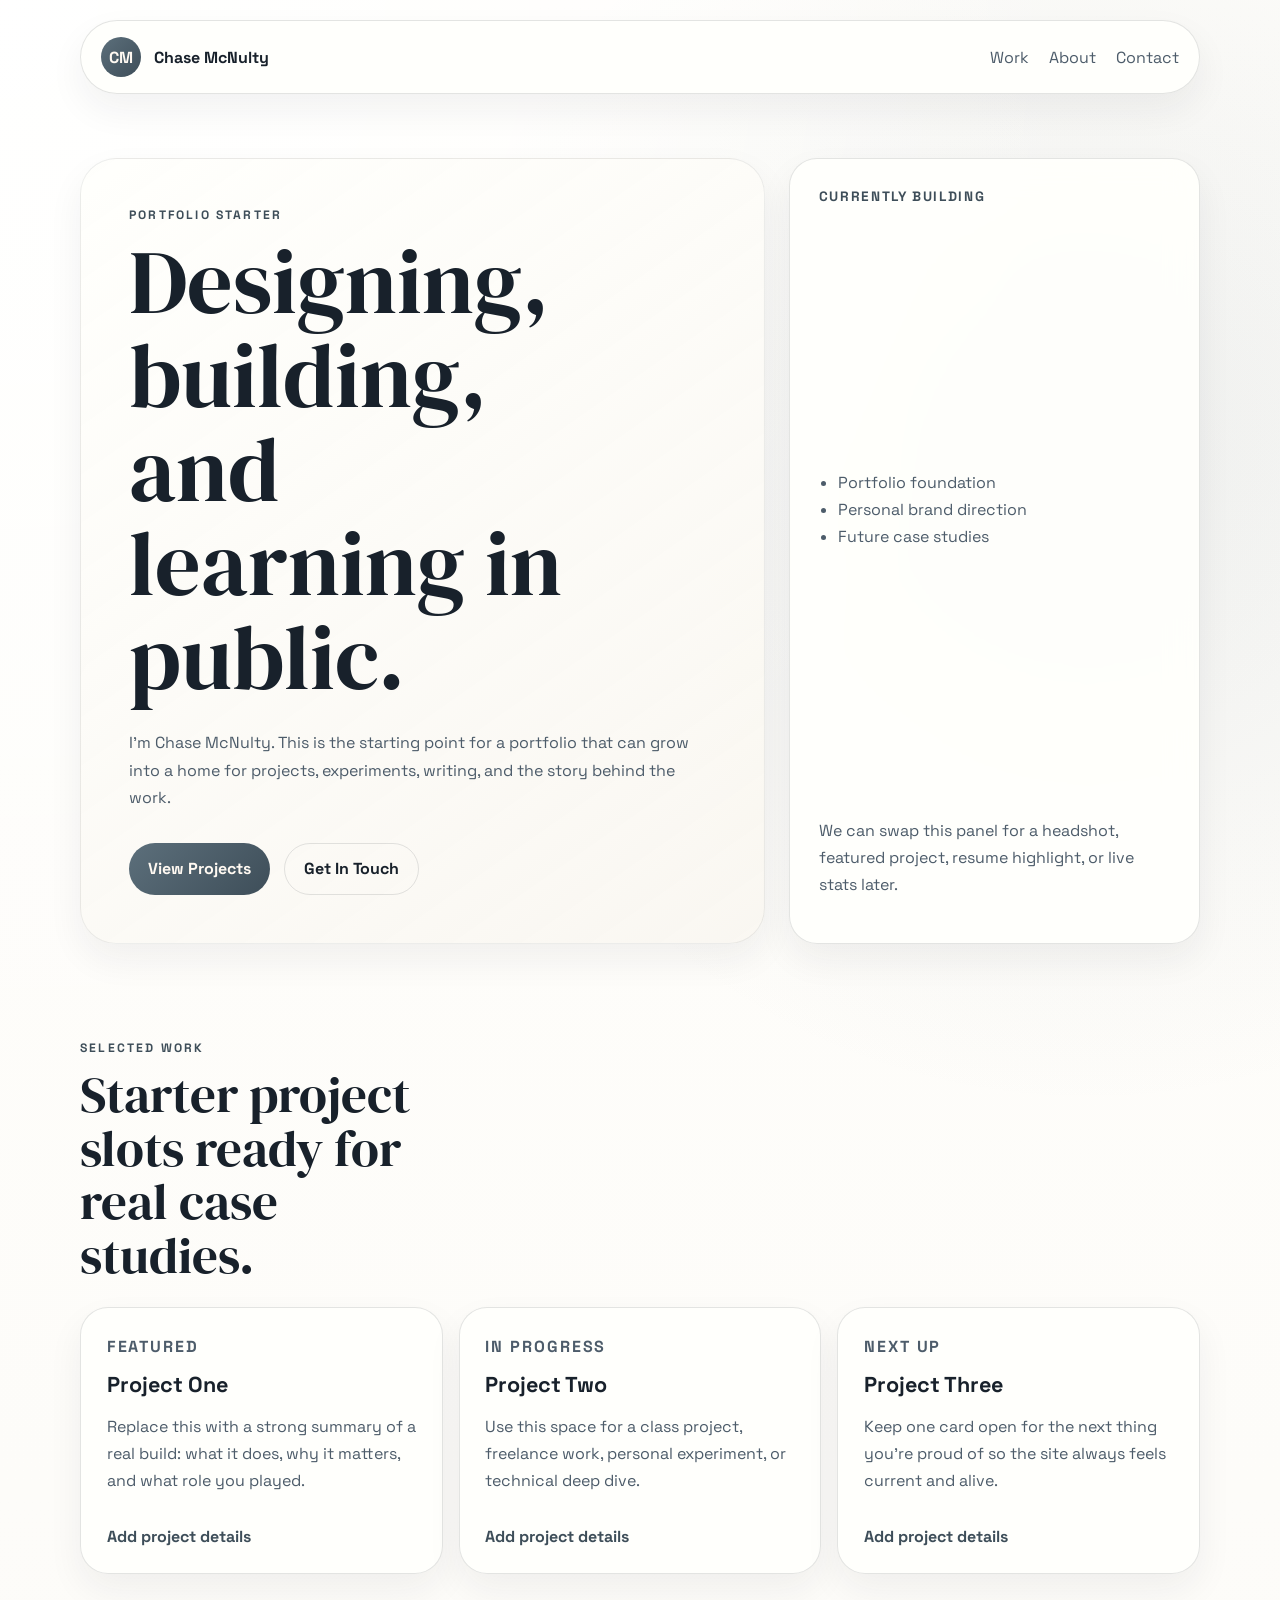
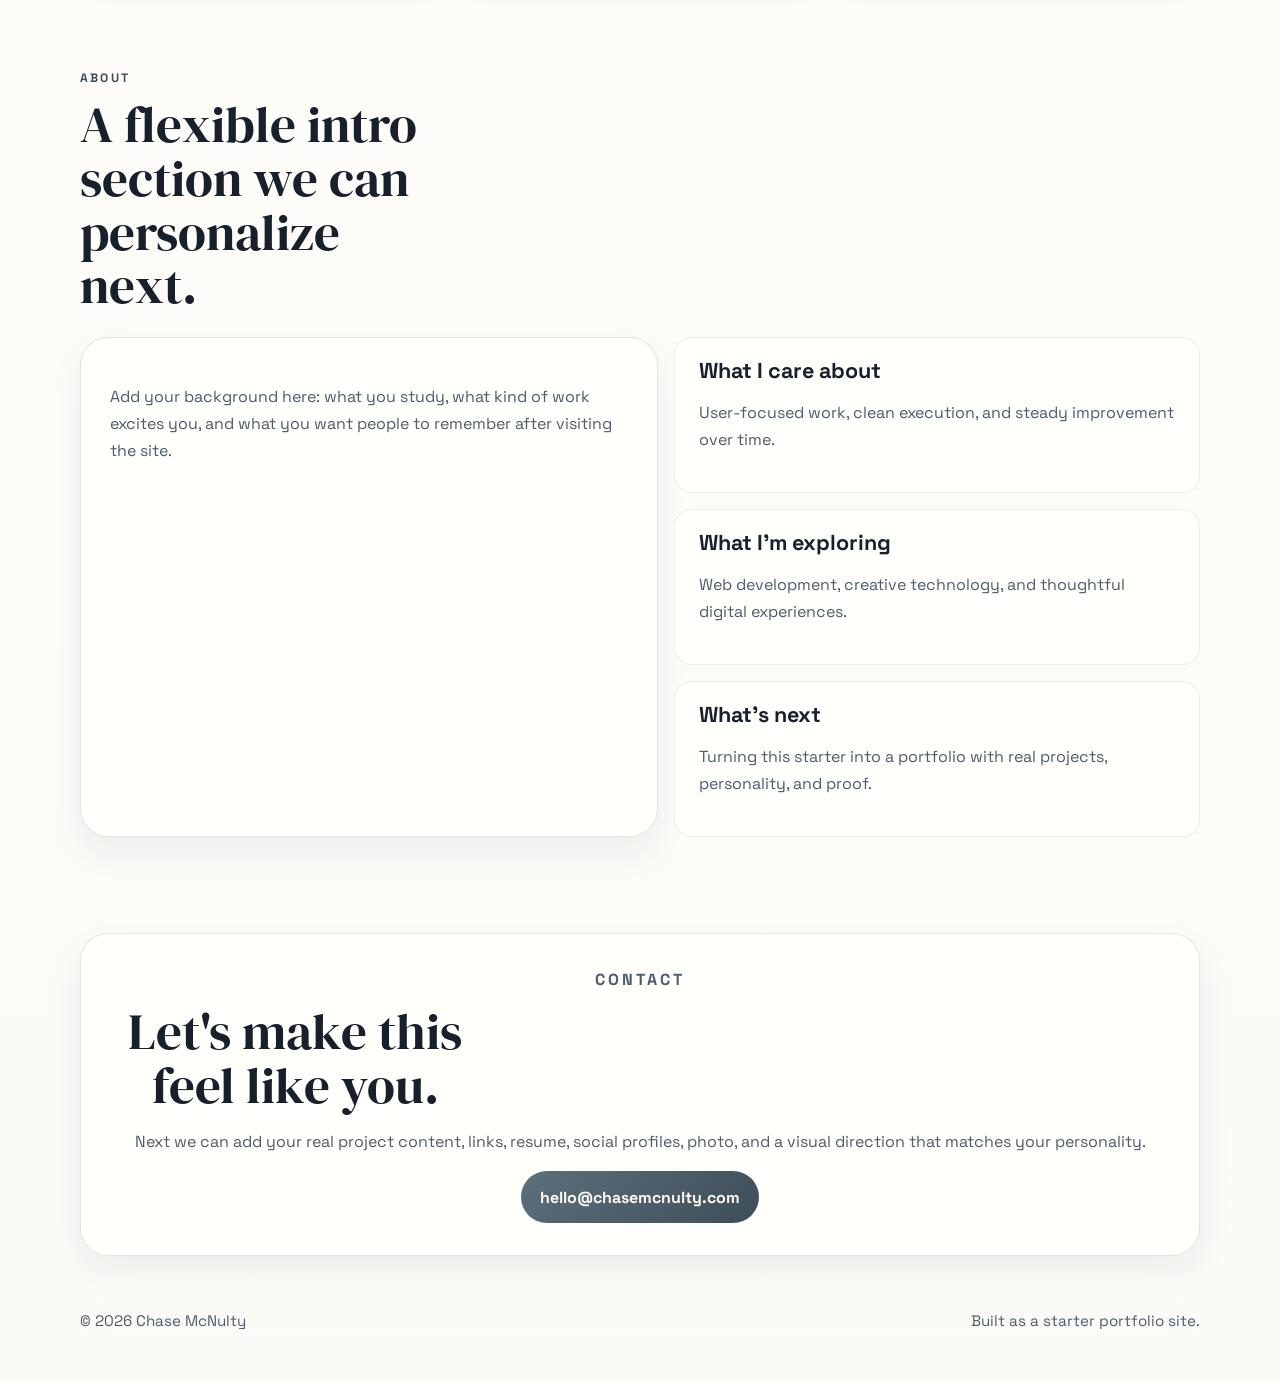
==== index.html @ 7415c856 "Initial portfolio starter template" ====
<!DOCTYPE html>
<html lang="en">
<head>
  <meta charset="UTF-8">
  <meta name="viewport" content="width=device-width, initial-scale=1.0">
  <title>Chase McNulty | Portfolio</title>
  <meta
    name="description"
    content="Portfolio starter site for Chase McNulty featuring projects, about, and contact sections."
  >
  <link rel="preconnect" href="https://fonts.googleapis.com">
  <link rel="preconnect" href="https://fonts.gstatic.com" crossorigin>
  <link
    href="https://fonts.googleapis.com/css2?family=Space+Grotesk:wght@400;500;700&family=DM+Serif+Display:ital@0;1&display=swap"
    rel="stylesheet"
  >
  <link rel="stylesheet" href="styles.css">
</head>
<body>
  <div class="page-shell">
    <header class="site-header">
      <a class="brand" href="#top" aria-label="Chase McNulty home">
        <span class="brand-mark">CM</span>
        <span class="brand-text">Chase McNulty</span>
      </a>

      <button class="menu-toggle" type="button" aria-expanded="false" aria-controls="site-nav">
        Menu
      </button>

      <nav class="site-nav" id="site-nav" aria-label="Primary">
        <a href="#work">Work</a>
        <a href="#about">About</a>
        <a href="#contact">Contact</a>
      </nav>
    </header>

    <main id="top">
      <section class="hero">
        <div class="hero-copy">
          <p class="eyebrow">Portfolio Starter</p>
          <h1>Designing, building, and learning in public.</h1>
          <p class="hero-text">
            I'm Chase McNulty. This is the starting point for a portfolio that can grow into a
            home for projects, experiments, writing, and the story behind the work.
          </p>
          <div class="hero-actions">
            <a class="button button-primary" href="#work">View Projects</a>
            <a class="button button-secondary" href="#contact">Get In Touch</a>
          </div>
        </div>

        <aside class="hero-card" aria-label="Quick profile">
          <p class="card-label">Currently Building</p>
          <ul class="status-list">
            <li>Portfolio foundation</li>
            <li>Personal brand direction</li>
            <li>Future case studies</li>
          </ul>
          <p class="card-note">
            We can swap this panel for a headshot, featured project, resume highlight, or live
            stats later.
          </p>
        </aside>
      </section>

      <section class="section" id="work">
        <div class="section-heading">
          <p class="eyebrow">Selected Work</p>
          <h2>Starter project slots ready for real case studies.</h2>
        </div>

        <div class="project-grid">
          <article class="project-card">
            <p class="project-tag">Featured</p>
            <h3>Project One</h3>
            <p>
              Replace this with a strong summary of a real build: what it does, why it matters,
              and what role you played.
            </p>
            <a href="#contact">Add project details</a>
          </article>

          <article class="project-card">
            <p class="project-tag">In Progress</p>
            <h3>Project Two</h3>
            <p>
              Use this space for a class project, freelance work, personal experiment, or
              technical deep dive.
            </p>
            <a href="#contact">Add project details</a>
          </article>

          <article class="project-card">
            <p class="project-tag">Next Up</p>
            <h3>Project Three</h3>
            <p>
              Keep one card open for the next thing you're proud of so the site always feels
              current and alive.
            </p>
            <a href="#contact">Add project details</a>
          </article>
        </div>
      </section>

      <section class="section split-section" id="about">
        <div class="section-heading">
          <p class="eyebrow">About</p>
          <h2>A flexible intro section we can personalize next.</h2>
        </div>

        <div class="about-layout">
          <div class="about-card">
            <p>
              Add your background here: what you study, what kind of work excites you, and what
              you want people to remember after visiting the site.
            </p>
          </div>
          <div class="about-points">
            <div>
              <h3>What I care about</h3>
              <p>User-focused work, clean execution, and steady improvement over time.</p>
            </div>
            <div>
              <h3>What I'm exploring</h3>
              <p>Web development, creative technology, and thoughtful digital experiences.</p>
            </div>
            <div>
              <h3>What's next</h3>
              <p>Turning this starter into a portfolio with real projects, personality, and proof.</p>
            </div>
          </div>
        </div>
      </section>

      <section class="section contact-section" id="contact">
        <div class="contact-panel">
          <p class="eyebrow">Contact</p>
          <h2>Let's make this feel like you.</h2>
          <p>
            Next we can add your real project content, links, resume, social profiles, photo, and
            a visual direction that matches your personality.
          </p>
          <a class="button button-primary" href="mailto:hello@chasemcnulty.com">hello@chasemcnulty.com</a>
        </div>
      </section>
    </main>

    <footer class="site-footer">
      <p>&copy; <span id="year"></span> Chase McNulty</p>
      <p>Built as a starter portfolio site.</p>
    </footer>
  </div>

  <script src="script.js"></script>
</body>
</html>
---- styles.css ----
:root {
  --bg: #fbfaf7;
  --surface: rgba(255, 255, 252, 0.92);
  --surface-strong: #fffefb;
  --text: #18212b;
  --muted: #4d5c6a;
  --line: rgba(24, 33, 43, 0.12);
  --accent: #5c6f7b;
  --accent-deep: #3e4e59;
  --accent-soft: #e6ebef;
  --shadow: 0 16px 36px rgba(31, 41, 51, 0.06);
  --radius-lg: 28px;
  --radius-md: 18px;
  --max-width: 1120px;
}

*,
*::before,
*::after {
  box-sizing: border-box;
}

html {
  scroll-behavior: smooth;
}

body {
  margin: 0;
  font-family: "Space Grotesk", sans-serif;
  color: var(--text);
  background:
    radial-gradient(circle at top left, rgba(255, 255, 255, 0.96), transparent 34%),
    radial-gradient(circle at 85% 15%, rgba(92, 111, 123, 0.1), transparent 24%),
    linear-gradient(180deg, #fffefb 0%, var(--bg) 100%);
  min-height: 100vh;
}

a {
  color: inherit;
  text-decoration: none;
}

img {
  max-width: 100%;
  display: block;
}

.page-shell {
  width: min(calc(100% - 2rem), var(--max-width));
  margin: 0 auto;
  padding: 1.25rem 0 2rem;
}

.site-header,
.site-footer,
.project-card,
.hero-card,
.about-card,
.contact-panel {
  backdrop-filter: blur(16px);
}

.site-header {
  position: sticky;
  top: 1rem;
  z-index: 20;
  display: flex;
  align-items: center;
  justify-content: space-between;
  gap: 1rem;
  padding: 1rem 1.25rem;
  margin-bottom: 2rem;
  background: var(--surface);
  border: 1px solid var(--line);
  border-radius: 999px;
  box-shadow: var(--shadow);
}

.brand {
  display: inline-flex;
  align-items: center;
  gap: 0.8rem;
  font-weight: 700;
}

.brand-mark {
  display: grid;
  place-items: center;
  width: 2.5rem;
  height: 2.5rem;
  border-radius: 50%;
  background: linear-gradient(135deg, var(--accent), var(--accent-deep));
  color: #fff9f2;
}

.site-nav {
  display: flex;
  align-items: center;
  gap: 1.25rem;
}

.site-nav a {
  color: var(--muted);
  transition: color 180ms ease;
}

.site-nav a:hover,
.site-nav a:focus-visible {
  color: var(--text);
}

.menu-toggle {
  display: none;
  border: 0;
  background: var(--surface-strong);
  color: var(--text);
  border-radius: 999px;
  padding: 0.8rem 1rem;
  font: inherit;
}

.hero {
  display: grid;
  grid-template-columns: minmax(0, 1.5fr) minmax(280px, 0.9fr);
  gap: 1.5rem;
  align-items: stretch;
  padding: 2rem 0 3rem;
}

.hero-copy {
  padding: 3rem;
  border-radius: calc(var(--radius-lg) + 8px);
  background:
    linear-gradient(145deg, rgba(255, 255, 252, 0.98), rgba(249, 246, 240, 0.88)),
    linear-gradient(120deg, rgba(92, 111, 123, 0.05), transparent 62%);
  border: 1px solid rgba(31, 41, 51, 0.08);
  box-shadow: var(--shadow);
}

.eyebrow {
  margin: 0 0 0.75rem;
  color: var(--accent-deep);
  text-transform: uppercase;
  letter-spacing: 0.18em;
  font-size: 0.76rem;
  font-weight: 700;
}

h1,
h2,
h3 {
  margin: 0;
  line-height: 1.05;
}

h1,
h2 {
  font-family: "DM Serif Display", serif;
  font-weight: 400;
}

h1 {
  font-size: clamp(3rem, 7vw, 6rem);
  max-width: 10ch;
}

h2 {
  font-size: clamp(2rem, 4vw, 3.4rem);
  max-width: 14ch;
}

h3 {
  font-size: 1.35rem;
  margin-bottom: 0.85rem;
}

.hero-text,
.project-card p,
.about-card p,
.about-points p,
.contact-panel p,
.card-note,
.site-footer,
.status-list {
  color: var(--muted);
  line-height: 1.7;
  font-size: 1rem;
}

.hero-text {
  max-width: 58ch;
  margin: 1.5rem 0 0;
}

.hero-actions {
  display: flex;
  flex-wrap: wrap;
  gap: 0.85rem;
  margin-top: 2rem;
}

.button {
  display: inline-flex;
  align-items: center;
  justify-content: center;
  min-height: 3.25rem;
  padding: 0.9rem 1.2rem;
  border-radius: 999px;
  font-weight: 700;
  transition:
    transform 180ms ease,
    background-color 180ms ease,
    color 180ms ease;
}

.button:hover,
.button:focus-visible {
  transform: translateY(-2px);
}

.button-primary {
  background: linear-gradient(135deg, var(--accent), var(--accent-deep));
  color: #fff9f2;
}

.button-secondary {
  background: transparent;
  color: var(--text);
  border: 1px solid var(--line);
}

.hero-card,
.project-card,
.about-card,
.contact-panel {
  background: var(--surface);
  border: 1px solid var(--line);
  border-radius: var(--radius-lg);
  box-shadow: var(--shadow);
}

.hero-card {
  padding: 1.8rem;
  display: flex;
  flex-direction: column;
  justify-content: space-between;
}

.card-label,
.project-tag {
  margin: 0 0 0.85rem;
  color: var(--accent-deep);
  font-size: 0.85rem;
  font-weight: 700;
  text-transform: uppercase;
  letter-spacing: 0.12em;
}

.status-list {
  padding-left: 1.2rem;
  margin: 0;
}

.section {
  padding: 3rem 0;
}

.section-heading {
  margin-bottom: 1.5rem;
}

.project-grid {
  display: grid;
  grid-template-columns: repeat(3, minmax(0, 1fr));
  gap: 1rem;
}

.project-card {
  padding: 1.6rem;
  transition:
    transform 220ms ease,
    border-color 220ms ease;
}

.project-card:hover,
.project-card:focus-within {
  transform: translateY(-6px);
  border-color: rgba(92, 111, 123, 0.28);
}

.project-card a {
  display: inline-block;
  margin-top: 1rem;
  color: var(--accent-deep);
  font-weight: 700;
}

.split-section .about-layout {
  display: grid;
  grid-template-columns: minmax(0, 1.1fr) minmax(0, 1fr);
  gap: 1rem;
}

.about-card {
  padding: 1.8rem;
}

.about-points {
  display: grid;
  gap: 1rem;
}

.about-points div {
  padding: 1.4rem 1.5rem;
  border-radius: var(--radius-md);
  background: rgba(255, 255, 252, 0.94);
  border: 1px solid rgba(31, 41, 51, 0.08);
}

.contact-section {
  padding-bottom: 1rem;
}

.contact-panel {
  padding: 2rem;
  text-align: center;
}

.site-footer {
  display: flex;
  justify-content: space-between;
  gap: 1rem;
  padding: 1.25rem 0 0;
  font-size: 0.95rem;
}

[data-reveal] {
  opacity: 0;
  transform: translateY(24px);
  transition:
    opacity 500ms ease,
    transform 500ms ease;
}

[data-reveal].is-visible {
  opacity: 1;
  transform: translateY(0);
}

@media (max-width: 900px) {
  .site-header {
    border-radius: 28px;
  }

  .hero,
  .project-grid,
  .split-section .about-layout,
  .site-footer {
    grid-template-columns: 1fr;
    display: grid;
  }

  .hero-copy {
    padding: 2rem;
  }
}

@media (max-width: 720px) {
  .page-shell {
    width: min(calc(100% - 1rem), var(--max-width));
  }

  .menu-toggle {
    display: inline-flex;
  }

  .site-header {
    align-items: flex-start;
    flex-wrap: wrap;
    border-radius: 32px;
  }

  .site-nav {
    width: 100%;
    display: none;
    flex-direction: column;
    align-items: flex-start;
    padding-top: 0.5rem;
  }

  .site-nav.is-open {
    display: flex;
  }

  h1 {
    font-size: clamp(2.5rem, 14vw, 4.4rem);
  }

  .hero-copy,
  .hero-card,
  .project-card,
  .about-card,
  .contact-panel {
    border-radius: 22px;
  }
}
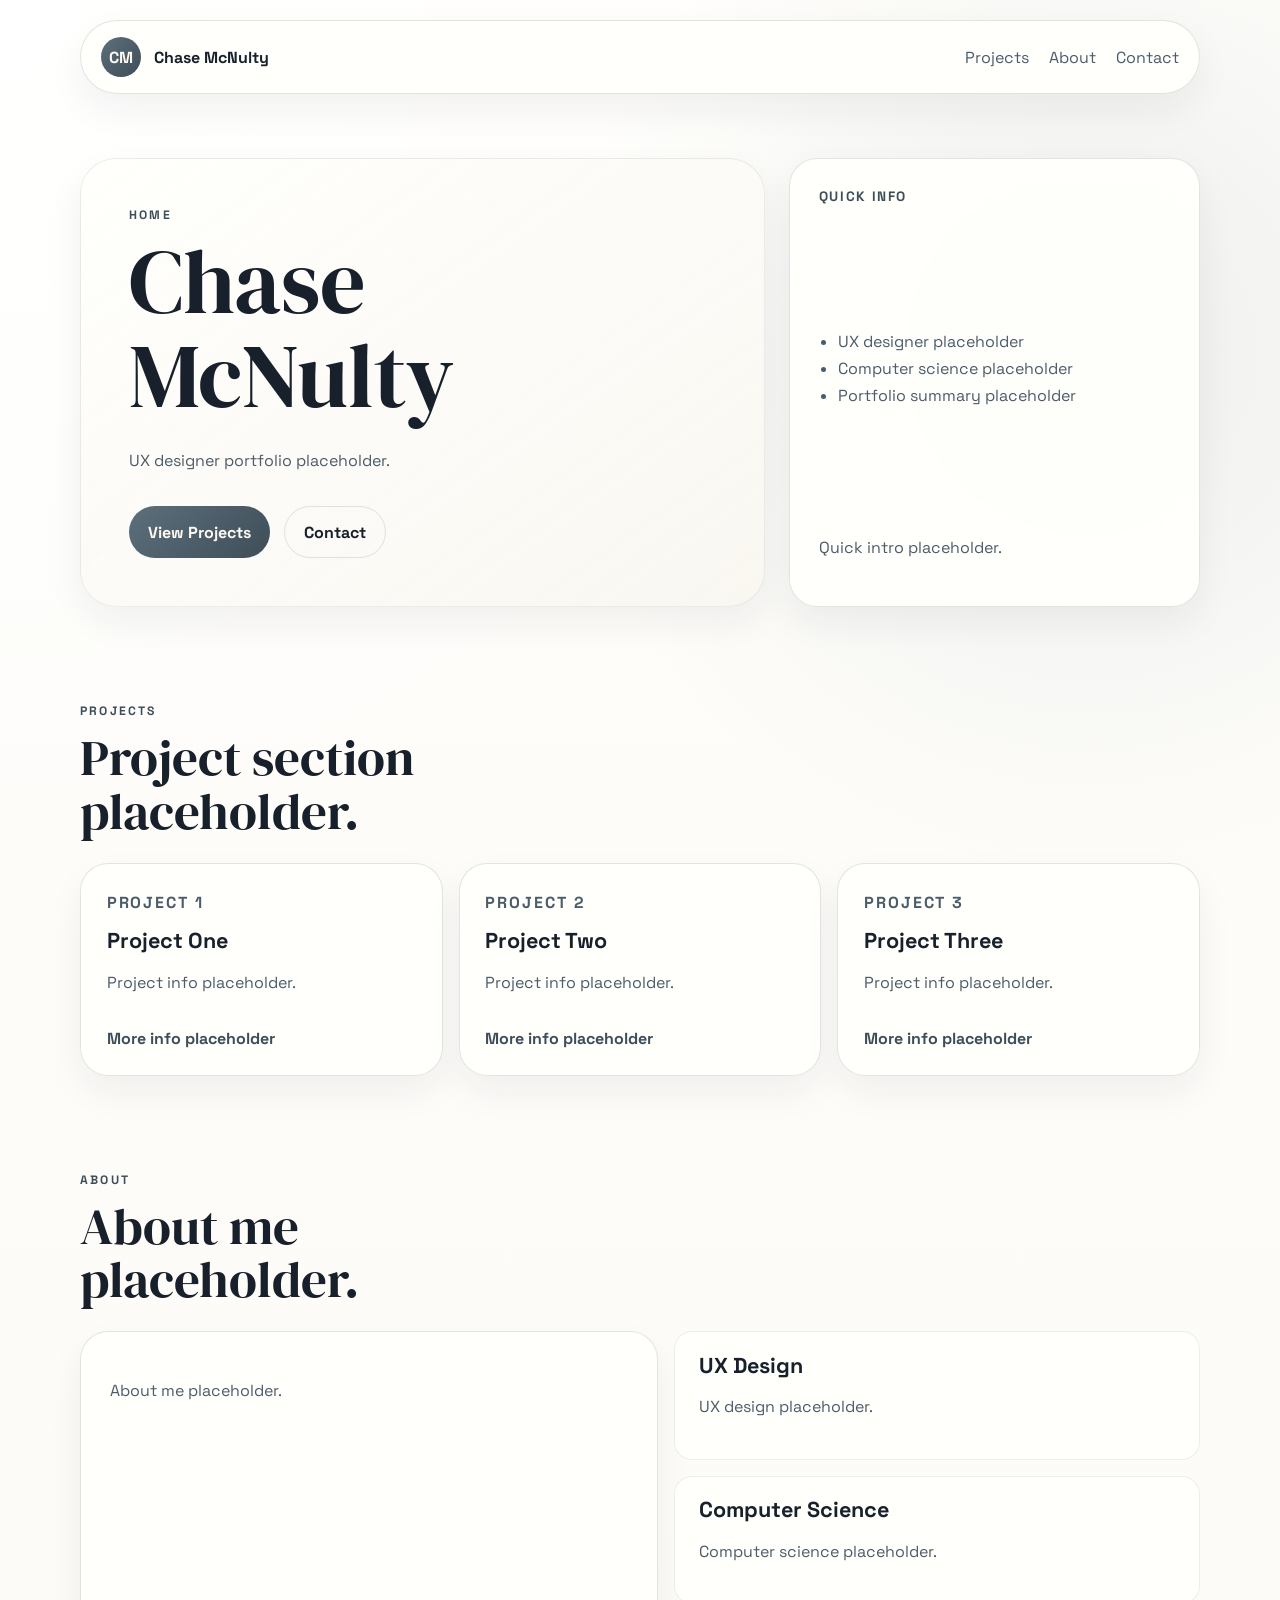
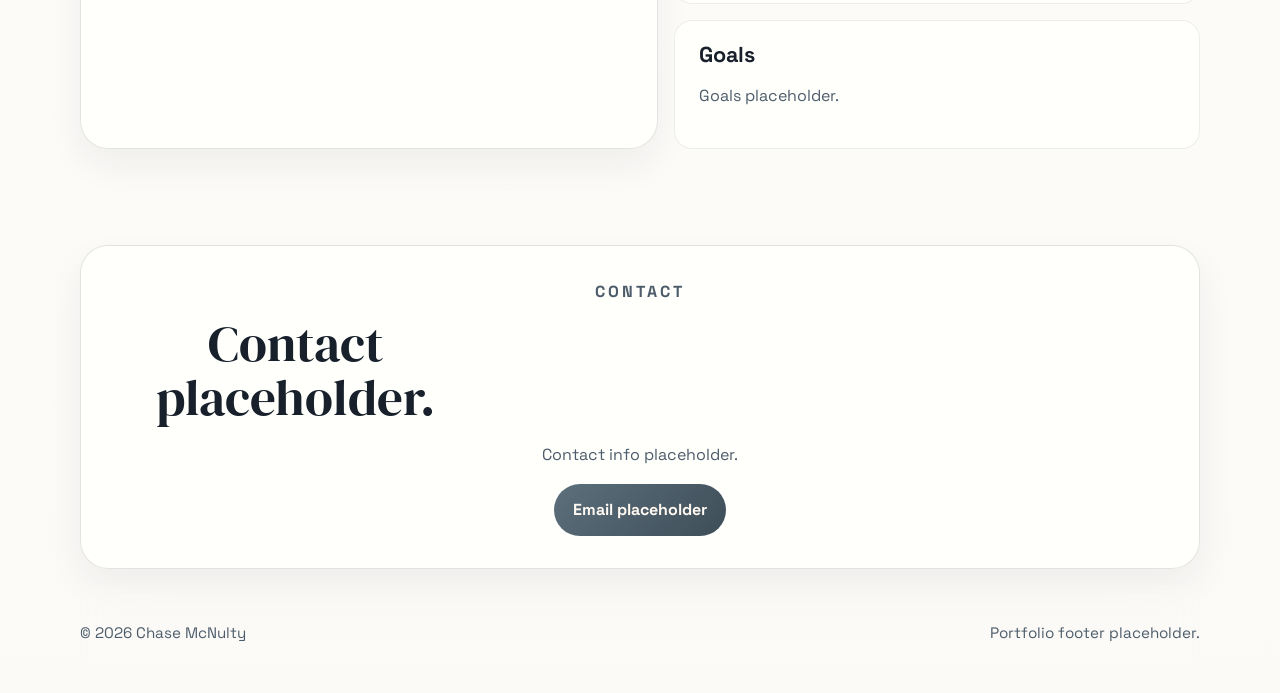
==== commit 868b9fd9: "Simplify portfolio draft content" ====
--- a/index.html
+++ b/index.html
@@ -29,7 +29,7 @@
       </button>
 
       <nav class="site-nav" id="site-nav" aria-label="Primary">
-        <a href="#work">Work</a>
+        <a href="#projects">Projects</a>
         <a href="#about">About</a>
         <a href="#contact">Contact</a>
       </nav>
@@ -38,67 +38,54 @@
     <main id="top">
       <section class="hero">
         <div class="hero-copy">
-          <p class="eyebrow">Portfolio Starter</p>
-          <h1>Designing, building, and learning in public.</h1>
+          <p class="eyebrow">Home</p>
+          <h1>Chase McNulty</h1>
           <p class="hero-text">
-            I'm Chase McNulty. This is the starting point for a portfolio that can grow into a
-            home for projects, experiments, writing, and the story behind the work.
+            UX designer portfolio placeholder.
           </p>
           <div class="hero-actions">
-            <a class="button button-primary" href="#work">View Projects</a>
-            <a class="button button-secondary" href="#contact">Get In Touch</a>
+            <a class="button button-primary" href="#projects">View Projects</a>
+            <a class="button button-secondary" href="#contact">Contact</a>
           </div>
         </div>
 
         <aside class="hero-card" aria-label="Quick profile">
-          <p class="card-label">Currently Building</p>
+          <p class="card-label">Quick Info</p>
           <ul class="status-list">
-            <li>Portfolio foundation</li>
-            <li>Personal brand direction</li>
-            <li>Future case studies</li>
+            <li>UX designer placeholder</li>
+            <li>Computer science placeholder</li>
+            <li>Portfolio summary placeholder</li>
           </ul>
-          <p class="card-note">
-            We can swap this panel for a headshot, featured project, resume highlight, or live
-            stats later.
-          </p>
+          <p class="card-note">Quick intro placeholder.</p>
         </aside>
       </section>
 
-      <section class="section" id="work">
+      <section class="section" id="projects">
         <div class="section-heading">
-          <p class="eyebrow">Selected Work</p>
-          <h2>Starter project slots ready for real case studies.</h2>
+          <p class="eyebrow">Projects</p>
+          <h2>Project section placeholder.</h2>
         </div>
 
         <div class="project-grid">
           <article class="project-card">
-            <p class="project-tag">Featured</p>
+            <p class="project-tag">Project 1</p>
             <h3>Project One</h3>
-            <p>
-              Replace this with a strong summary of a real build: what it does, why it matters,
-              and what role you played.
-            </p>
-            <a href="#contact">Add project details</a>
+            <p>Project info placeholder.</p>
+            <a href="#contact">More info placeholder</a>
           </article>
 
           <article class="project-card">
-            <p class="project-tag">In Progress</p>
+            <p class="project-tag">Project 2</p>
             <h3>Project Two</h3>
-            <p>
-              Use this space for a class project, freelance work, personal experiment, or
-              technical deep dive.
-            </p>
-            <a href="#contact">Add project details</a>
+            <p>Project info placeholder.</p>
+            <a href="#contact">More info placeholder</a>
           </article>
 
           <article class="project-card">
-            <p class="project-tag">Next Up</p>
+            <p class="project-tag">Project 3</p>
             <h3>Project Three</h3>
-            <p>
-              Keep one card open for the next thing you're proud of so the site always feels
-              current and alive.
-            </p>
-            <a href="#contact">Add project details</a>
+            <p>Project info placeholder.</p>
+            <a href="#contact">More info placeholder</a>
           </article>
         </div>
       </section>
@@ -106,28 +93,25 @@
       <section class="section split-section" id="about">
         <div class="section-heading">
           <p class="eyebrow">About</p>
-          <h2>A flexible intro section we can personalize next.</h2>
+          <h2>About me placeholder.</h2>
         </div>
 
         <div class="about-layout">
           <div class="about-card">
-            <p>
-              Add your background here: what you study, what kind of work excites you, and what
-              you want people to remember after visiting the site.
-            </p>
+            <p>About me placeholder.</p>
           </div>
           <div class="about-points">
             <div>
-              <h3>What I care about</h3>
-              <p>User-focused work, clean execution, and steady improvement over time.</p>
+              <h3>UX Design</h3>
+              <p>UX design placeholder.</p>
             </div>
             <div>
-              <h3>What I'm exploring</h3>
-              <p>Web development, creative technology, and thoughtful digital experiences.</p>
+              <h3>Computer Science</h3>
+              <p>Computer science placeholder.</p>
             </div>
             <div>
-              <h3>What's next</h3>
-              <p>Turning this starter into a portfolio with real projects, personality, and proof.</p>
+              <h3>Goals</h3>
+              <p>Goals placeholder.</p>
             </div>
           </div>
         </div>
@@ -136,19 +120,16 @@
       <section class="section contact-section" id="contact">
         <div class="contact-panel">
           <p class="eyebrow">Contact</p>
-          <h2>Let's make this feel like you.</h2>
-          <p>
-            Next we can add your real project content, links, resume, social profiles, photo, and
-            a visual direction that matches your personality.
-          </p>
-          <a class="button button-primary" href="mailto:hello@chasemcnulty.com">hello@chasemcnulty.com</a>
+          <h2>Contact placeholder.</h2>
+          <p>Contact info placeholder.</p>
+          <a class="button button-primary" href="mailto:hello@chasemcnulty.com">Email placeholder</a>
         </div>
       </section>
     </main>
 
     <footer class="site-footer">
       <p>&copy; <span id="year"></span> Chase McNulty</p>
-      <p>Built as a starter portfolio site.</p>
+      <p>Portfolio footer placeholder.</p>
     </footer>
   </div>
 
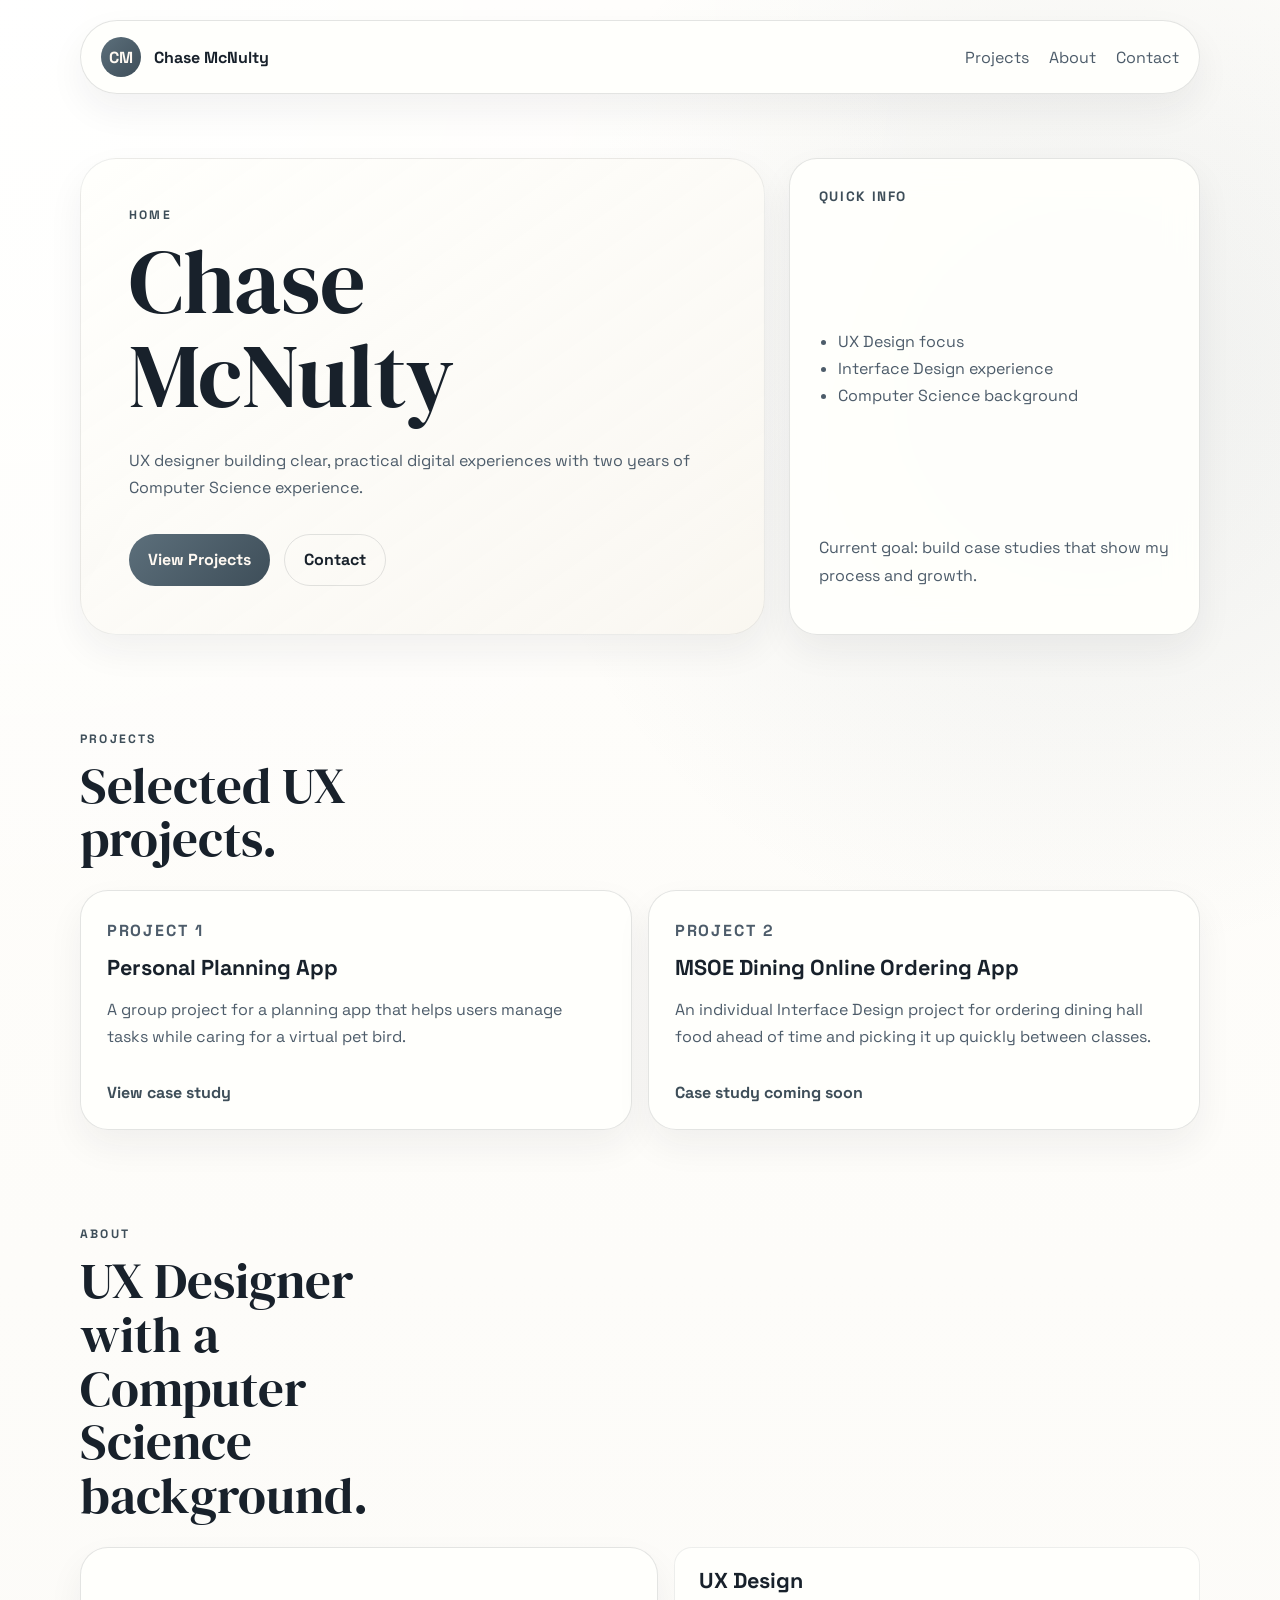
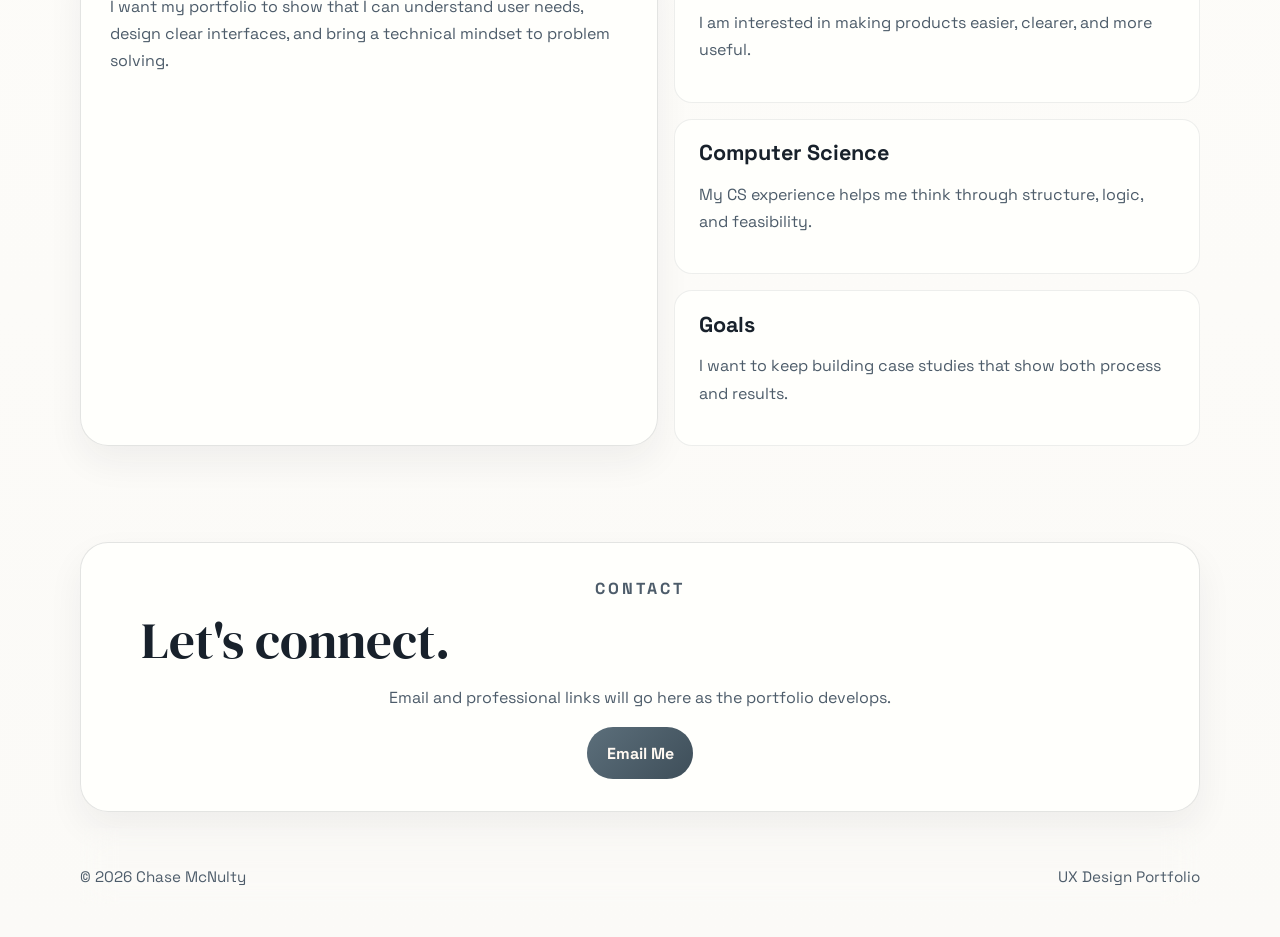
==== commit e69e01d4: "Build portfolio milestone case study" ====
--- a/index.html
+++ b/index.html
@@ -41,7 +41,8 @@
           <p class="eyebrow">Home</p>
           <h1>Chase McNulty</h1>
           <p class="hero-text">
-            UX designer portfolio placeholder.
+            UX designer building clear, practical digital experiences with two years of
+            Computer Science experience.
           </p>
           <div class="hero-actions">
             <a class="button button-primary" href="#projects">View Projects</a>
@@ -52,40 +53,39 @@
         <aside class="hero-card" aria-label="Quick profile">
           <p class="card-label">Quick Info</p>
           <ul class="status-list">
-            <li>UX designer placeholder</li>
-            <li>Computer science placeholder</li>
-            <li>Portfolio summary placeholder</li>
+            <li>UX Design focus</li>
+            <li>Interface Design experience</li>
+            <li>Computer Science background</li>
           </ul>
-          <p class="card-note">Quick intro placeholder.</p>
+          <p class="card-note">Current goal: build case studies that show my process and growth.</p>
         </aside>
       </section>
 
       <section class="section" id="projects">
         <div class="section-heading">
           <p class="eyebrow">Projects</p>
-          <h2>Project section placeholder.</h2>
+          <h2>Selected UX projects.</h2>
         </div>
 
         <div class="project-grid">
           <article class="project-card">
             <p class="project-tag">Project 1</p>
-            <h3>Project One</h3>
-            <p>Project info placeholder.</p>
-            <a href="#contact">More info placeholder</a>
+            <h3>Personal Planning App</h3>
+            <p>
+              A group project for a planning app that helps users manage tasks while caring
+              for a virtual pet bird.
+            </p>
+            <a href="personal-planning-app.html">View case study</a>
           </article>
 
           <article class="project-card">
             <p class="project-tag">Project 2</p>
-            <h3>Project Two</h3>
-            <p>Project info placeholder.</p>
-            <a href="#contact">More info placeholder</a>
-          </article>
-
-          <article class="project-card">
-            <p class="project-tag">Project 3</p>
-            <h3>Project Three</h3>
-            <p>Project info placeholder.</p>
-            <a href="#contact">More info placeholder</a>
+            <h3>MSOE Dining Online Ordering App</h3>
+            <p>
+              An individual Interface Design project for ordering dining hall food ahead
+              of time and picking it up quickly between classes.
+            </p>
+            <a href="#contact">Case study coming soon</a>
           </article>
         </div>
       </section>
@@ -93,25 +93,28 @@
       <section class="section split-section" id="about">
         <div class="section-heading">
           <p class="eyebrow">About</p>
-          <h2>About me placeholder.</h2>
+          <h2>UX Designer with a Computer Science background.</h2>
         </div>
 
         <div class="about-layout">
           <div class="about-card">
-            <p>About me placeholder.</p>
+            <p>
+              I want my portfolio to show that I can understand user needs, design clear
+              interfaces, and bring a technical mindset to problem solving.
+            </p>
           </div>
           <div class="about-points">
             <div>
               <h3>UX Design</h3>
-              <p>UX design placeholder.</p>
+              <p>I am interested in making products easier, clearer, and more useful.</p>
             </div>
             <div>
               <h3>Computer Science</h3>
-              <p>Computer science placeholder.</p>
+              <p>My CS experience helps me think through structure, logic, and feasibility.</p>
             </div>
             <div>
               <h3>Goals</h3>
-              <p>Goals placeholder.</p>
+              <p>I want to keep building case studies that show both process and results.</p>
             </div>
           </div>
         </div>
@@ -120,16 +123,16 @@
       <section class="section contact-section" id="contact">
         <div class="contact-panel">
           <p class="eyebrow">Contact</p>
-          <h2>Contact placeholder.</h2>
-          <p>Contact info placeholder.</p>
-          <a class="button button-primary" href="mailto:hello@chasemcnulty.com">Email placeholder</a>
+          <h2>Let's connect.</h2>
+          <p>Email and professional links will go here as the portfolio develops.</p>
+          <a class="button button-primary" href="mailto:hello@chasemcnulty.com">Email Me</a>
         </div>
       </section>
     </main>
 
     <footer class="site-footer">
       <p>&copy; <span id="year"></span> Chase McNulty</p>
-      <p>Portfolio footer placeholder.</p>
+      <p>UX Design Portfolio</p>
     </footer>
   </div>
 
--- a/styles.css
+++ b/styles.css
@@ -271,7 +271,7 @@
 
 .project-grid {
   display: grid;
-  grid-template-columns: repeat(3, minmax(0, 1fr));
+  grid-template-columns: repeat(auto-fit, minmax(260px, 1fr));
   gap: 1rem;
 }
 
@@ -324,6 +324,69 @@
 .contact-panel {
   padding: 2rem;
   text-align: center;
+}
+
+.back-link {
+  display: inline-flex;
+  margin: 1rem 0 1.5rem;
+  color: var(--accent-deep);
+  font-weight: 700;
+}
+
+.case-study-hero {
+  padding: 3rem;
+  border-radius: calc(var(--radius-lg) + 8px);
+  background:
+    linear-gradient(145deg, rgba(255, 255, 252, 0.98), rgba(249, 246, 240, 0.88)),
+    linear-gradient(120deg, rgba(92, 111, 123, 0.05), transparent 62%);
+  border: 1px solid rgba(31, 41, 51, 0.08);
+  box-shadow: var(--shadow);
+}
+
+.case-study-summary {
+  display: grid;
+  grid-template-columns: repeat(3, minmax(0, 1fr));
+  gap: 1rem;
+  margin: 1rem 0 3rem;
+}
+
+.case-study-summary div,
+.case-study-block {
+  background: var(--surface);
+  border: 1px solid var(--line);
+  border-radius: var(--radius-lg);
+  box-shadow: var(--shadow);
+}
+
+.case-study-summary div {
+  padding: 1.4rem;
+}
+
+.case-study-summary p,
+.case-study-block p,
+.case-study-block li {
+  color: var(--muted);
+  line-height: 1.7;
+}
+
+.case-study-layout {
+  display: grid;
+  gap: 1rem;
+  padding-bottom: 2rem;
+}
+
+.case-study-block {
+  padding: 1.8rem;
+}
+
+.case-study-block h2 {
+  max-width: none;
+  margin-bottom: 0.85rem;
+}
+
+.case-study-block ul {
+  margin: 0;
+  padding-left: 1.2rem;
 }
 
 .site-footer {
@@ -354,13 +417,15 @@
 
   .hero,
   .project-grid,
+  .case-study-summary,
   .split-section .about-layout,
   .site-footer {
     grid-template-columns: 1fr;
     display: grid;
   }
 
-  .hero-copy {
+  .hero-copy,
+  .case-study-hero {
     padding: 2rem;
   }
 }
@@ -400,6 +465,9 @@
   .hero-card,
   .project-card,
   .about-card,
+  .case-study-hero,
+  .case-study-summary div,
+  .case-study-block,
   .contact-panel {
     border-radius: 22px;
   }
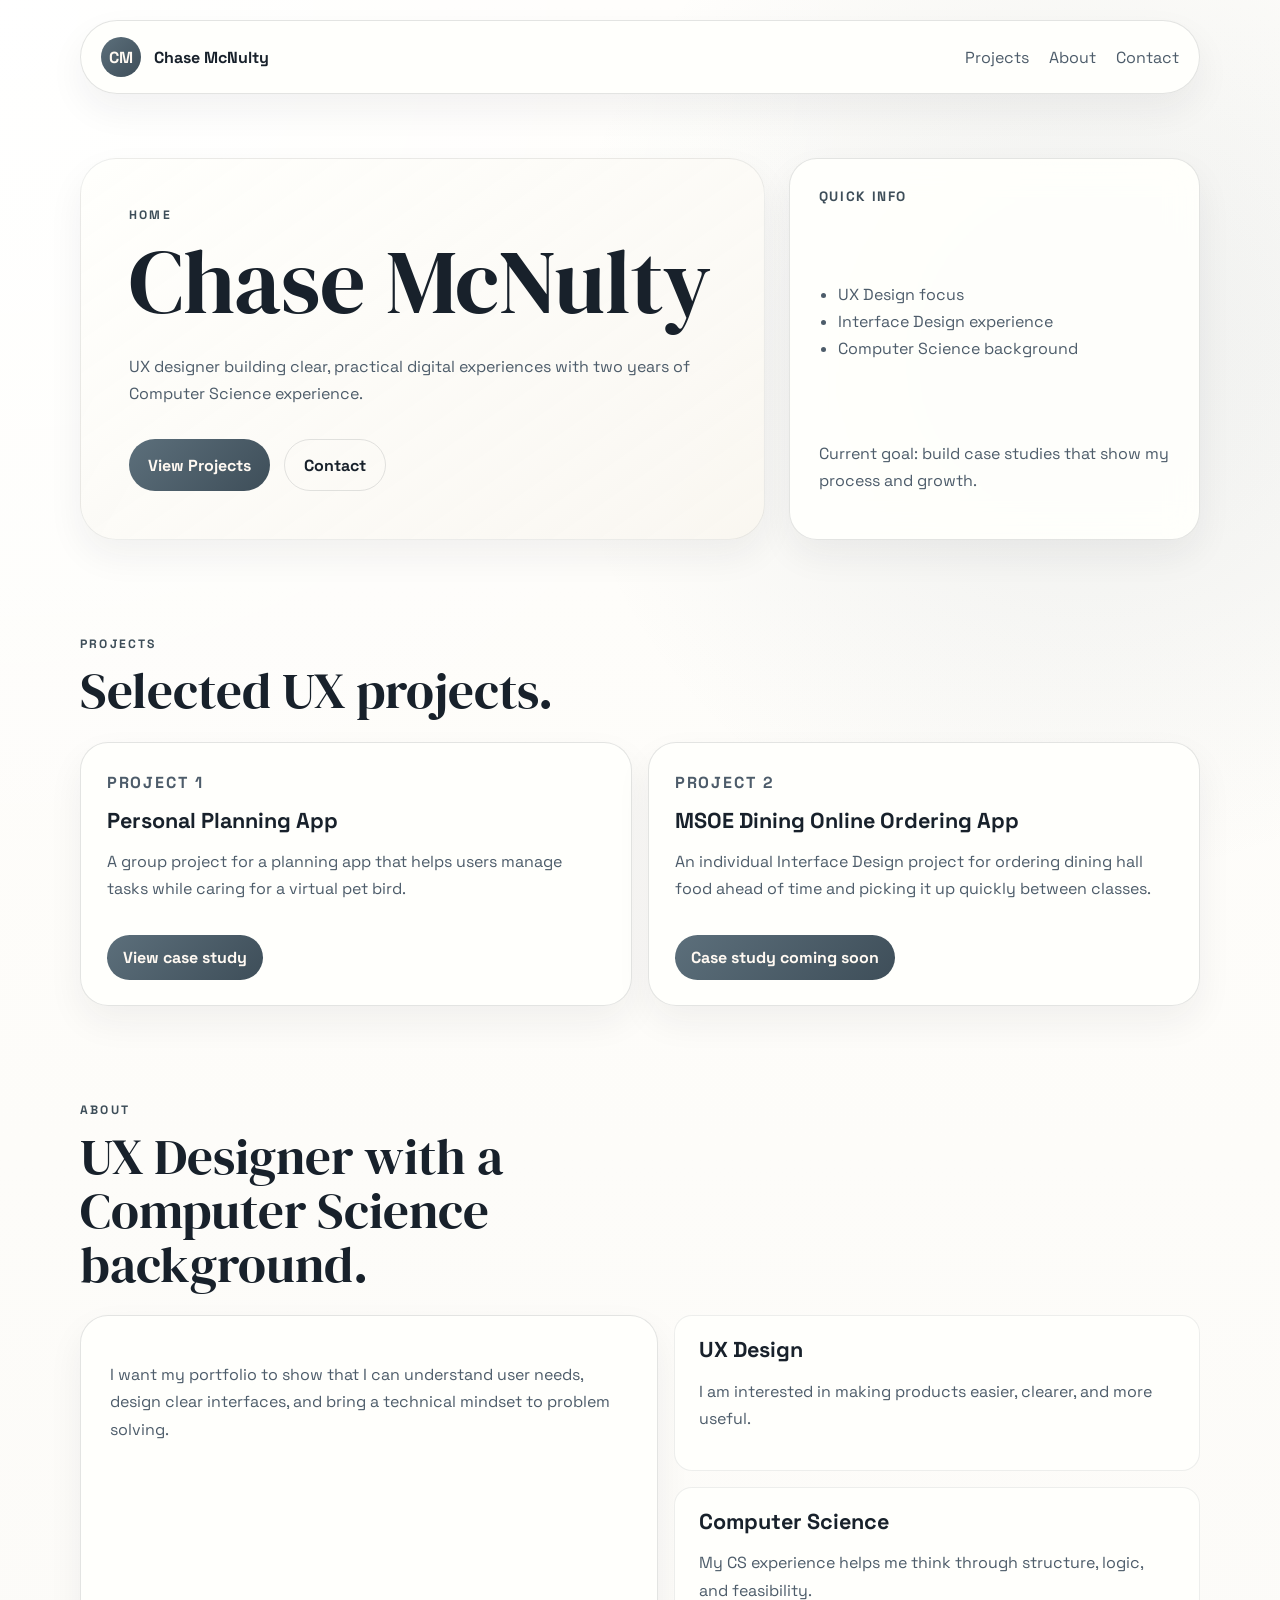
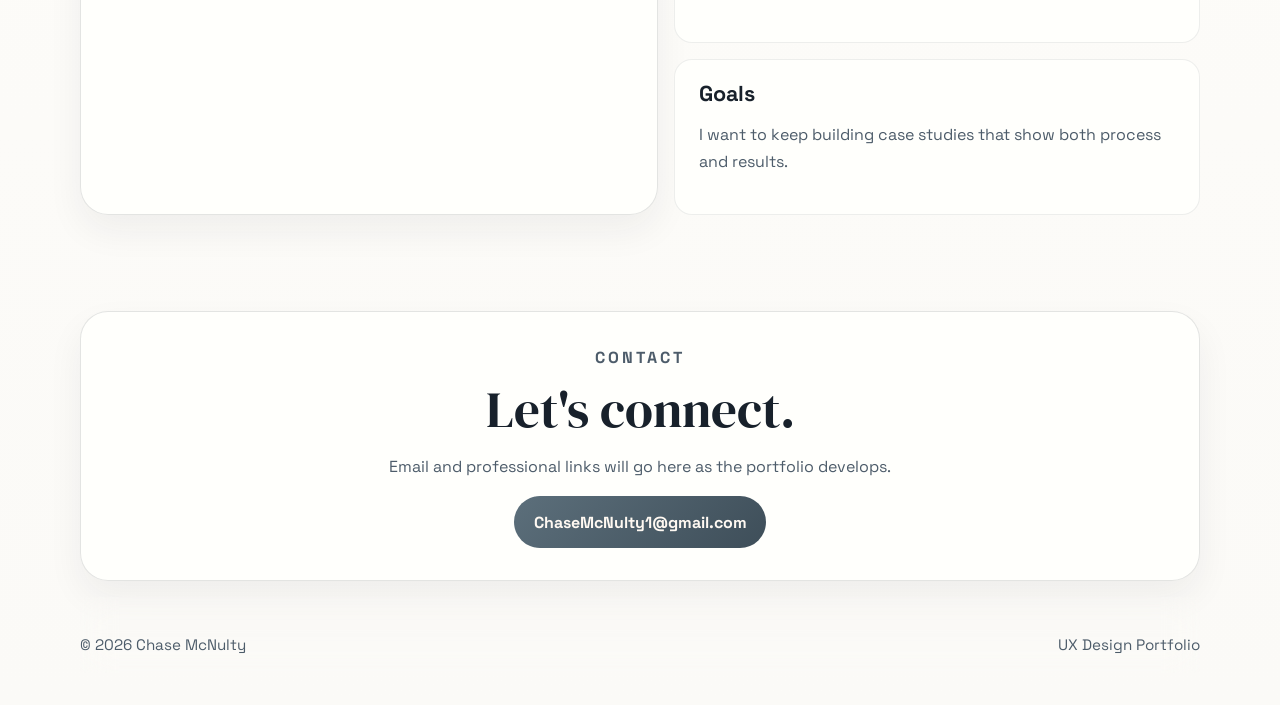
==== commit 7a58610b: "Polish portfolio contact and project links" ====
--- a/index.html
+++ b/index.html
@@ -125,7 +125,7 @@
           <p class="eyebrow">Contact</p>
           <h2>Let's connect.</h2>
           <p>Email and professional links will go here as the portfolio develops.</p>
-          <a class="button button-primary" href="mailto:hello@chasemcnulty.com">Email Me</a>
+          <a class="button button-primary" href="mailto:ChaseMcNulty1@gmail.com">ChaseMcNulty1@gmail.com</a>
         </div>
       </section>
     </main>
--- a/styles.css
+++ b/styles.css
@@ -161,12 +161,12 @@
 
 h1 {
   font-size: clamp(3rem, 7vw, 6rem);
-  max-width: 10ch;
+  max-width: 18ch;
 }
 
 h2 {
   font-size: clamp(2rem, 4vw, 3.4rem);
-  max-width: 14ch;
+  max-width: 24ch;
 }
 
 h3 {
@@ -289,10 +289,25 @@
 }
 
 .project-card a {
-  display: inline-block;
+  display: inline-flex;
+  align-items: center;
+  justify-content: center;
   margin-top: 1rem;
-  color: var(--accent-deep);
-  font-weight: 700;
+  min-height: 2.75rem;
+  padding: 0.75rem 1rem;
+  border-radius: 999px;
+  background: linear-gradient(135deg, var(--accent), var(--accent-deep));
+  color: #fff9f2;
+  font-weight: 700;
+  transition:
+    transform 180ms ease,
+    box-shadow 180ms ease;
+}
+
+.project-card a:hover,
+.project-card a:focus-visible {
+  transform: translateY(-2px);
+  box-shadow: 0 10px 22px rgba(31, 41, 51, 0.12);
 }
 
 .split-section .about-layout {
@@ -324,6 +339,10 @@
 .contact-panel {
   padding: 2rem;
   text-align: center;
+}
+
+.contact-panel h2 {
+  margin-inline: auto;
 }
 
 .back-link {
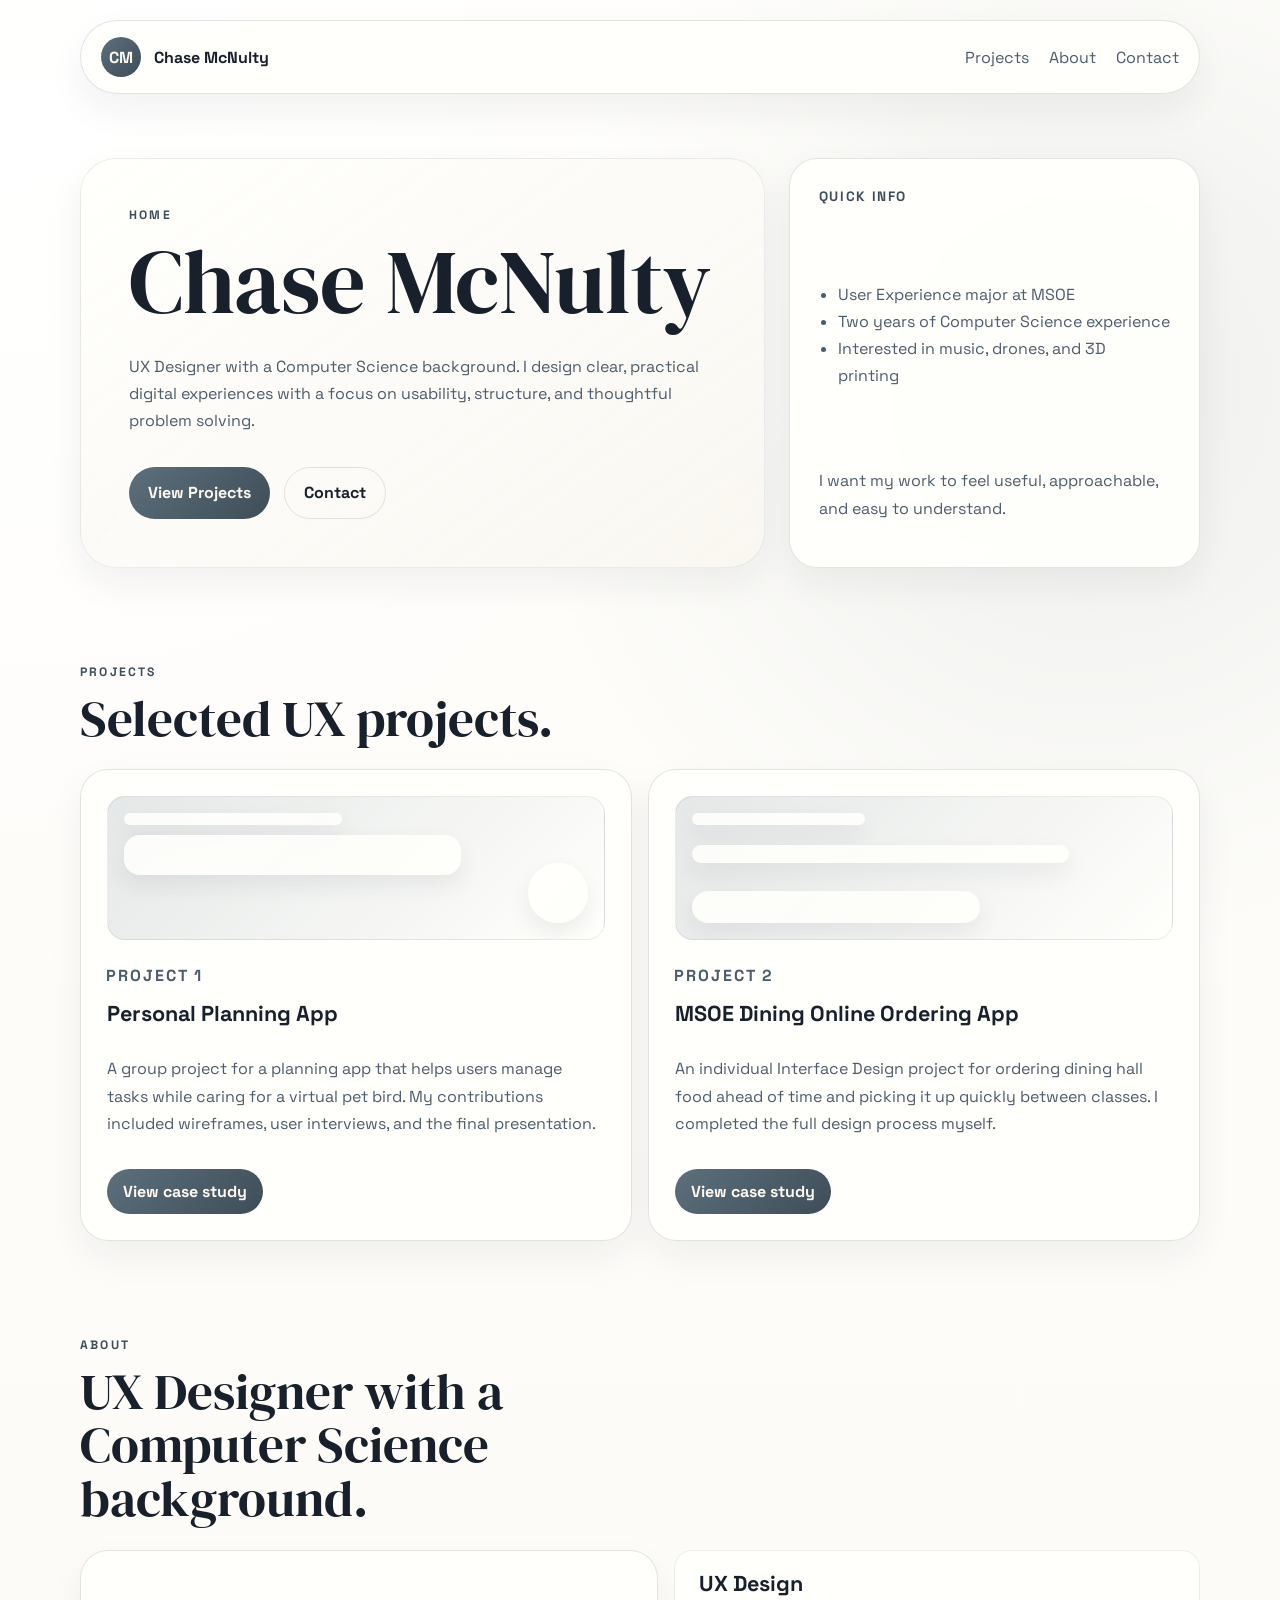
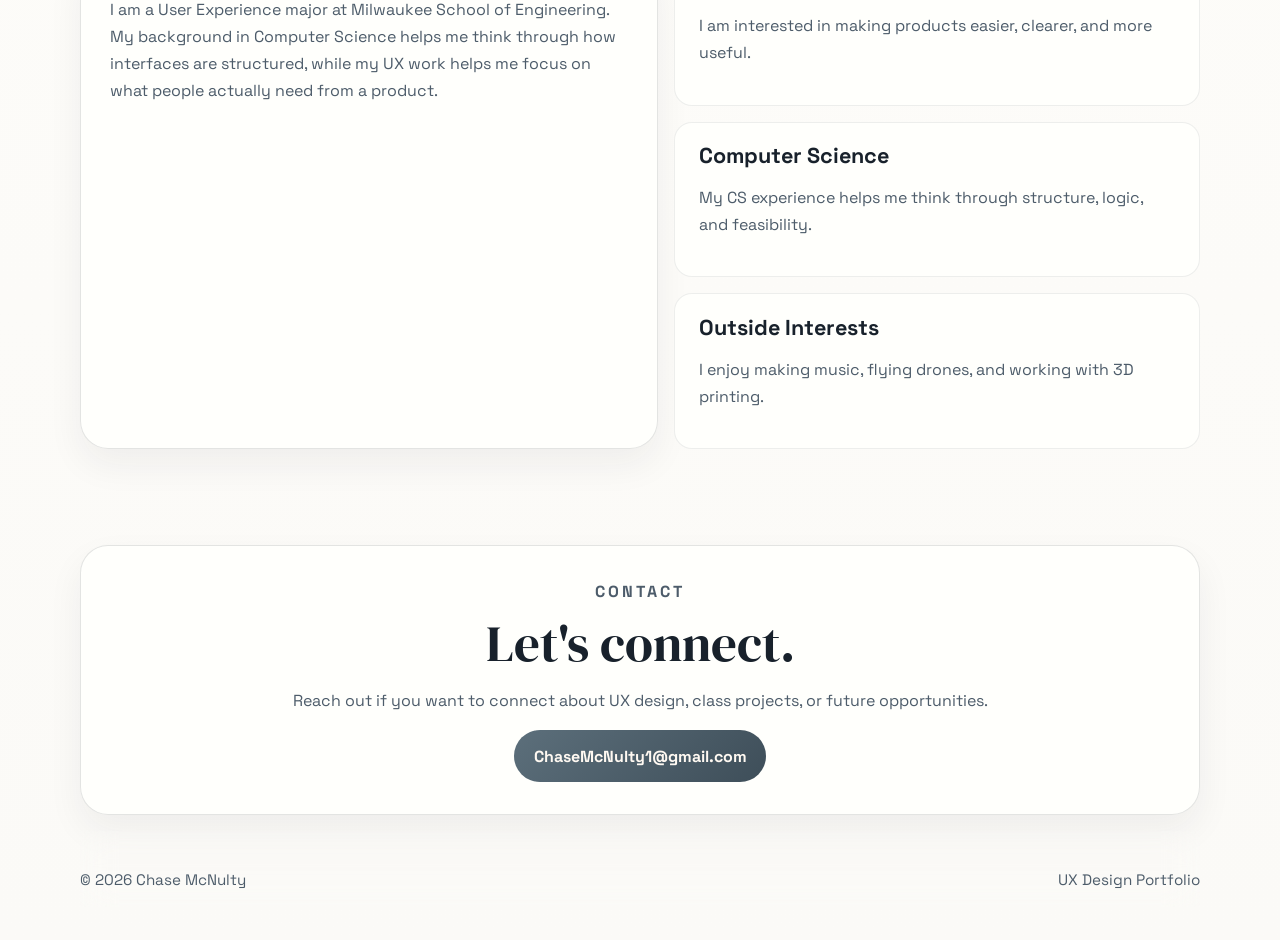
==== commit 266e6cba: "Completed Final Portfolio Project" ====
--- a/index.html
+++ b/index.html
@@ -6,7 +6,7 @@
   <title>Chase McNulty | Portfolio</title>
   <meta
     name="description"
-    content="Portfolio starter site for Chase McNulty featuring projects, about, and contact sections."
+    content="UX design portfolio for Chase McNulty, a User Experience major at MSOE with a Computer Science background."
   >
   <link rel="preconnect" href="https://fonts.googleapis.com">
   <link rel="preconnect" href="https://fonts.gstatic.com" crossorigin>
@@ -41,8 +41,8 @@
           <p class="eyebrow">Home</p>
           <h1>Chase McNulty</h1>
           <p class="hero-text">
-            UX designer building clear, practical digital experiences with two years of
-            Computer Science experience.
+            UX Designer with a Computer Science background. I design clear, practical digital
+            experiences with a focus on usability, structure, and thoughtful problem solving.
           </p>
           <div class="hero-actions">
             <a class="button button-primary" href="#projects">View Projects</a>
@@ -53,11 +53,11 @@
         <aside class="hero-card" aria-label="Quick profile">
           <p class="card-label">Quick Info</p>
           <ul class="status-list">
-            <li>UX Design focus</li>
-            <li>Interface Design experience</li>
-            <li>Computer Science background</li>
+            <li>User Experience major at MSOE</li>
+            <li>Two years of Computer Science experience</li>
+            <li>Interested in music, drones, and 3D printing</li>
           </ul>
-          <p class="card-note">Current goal: build case studies that show my process and growth.</p>
+          <p class="card-note">I want my work to feel useful, approachable, and easy to understand.</p>
         </aside>
       </section>
 
@@ -69,23 +69,35 @@
 
         <div class="project-grid">
           <article class="project-card">
+            <div class="project-visual project-visual-planner" aria-hidden="true">
+              <span></span>
+              <span></span>
+              <span></span>
+            </div>
             <p class="project-tag">Project 1</p>
             <h3>Personal Planning App</h3>
             <p>
               A group project for a planning app that helps users manage tasks while caring
-              for a virtual pet bird.
+              for a virtual pet bird. My contributions included wireframes, user interviews,
+              and the final presentation.
             </p>
             <a href="personal-planning-app.html">View case study</a>
           </article>
 
           <article class="project-card">
+            <div class="project-visual project-visual-dining" aria-hidden="true">
+              <span></span>
+              <span></span>
+              <span></span>
+            </div>
             <p class="project-tag">Project 2</p>
             <h3>MSOE Dining Online Ordering App</h3>
             <p>
               An individual Interface Design project for ordering dining hall food ahead
-              of time and picking it up quickly between classes.
+              of time and picking it up quickly between classes. I completed the full design
+              process myself.
             </p>
-            <a href="#contact">Case study coming soon</a>
+            <a href="msoe-dining-app.html">View case study</a>
           </article>
         </div>
       </section>
@@ -99,8 +111,9 @@
         <div class="about-layout">
           <div class="about-card">
             <p>
-              I want my portfolio to show that I can understand user needs, design clear
-              interfaces, and bring a technical mindset to problem solving.
+              I am a User Experience major at Milwaukee School of Engineering. My background in
+              Computer Science helps me think through how interfaces are structured, while my UX
+              work helps me focus on what people actually need from a product.
             </p>
           </div>
           <div class="about-points">
@@ -113,8 +126,8 @@
               <p>My CS experience helps me think through structure, logic, and feasibility.</p>
             </div>
             <div>
-              <h3>Goals</h3>
-              <p>I want to keep building case studies that show both process and results.</p>
+              <h3>Outside Interests</h3>
+              <p>I enjoy making music, flying drones, and working with 3D printing.</p>
             </div>
           </div>
         </div>
@@ -124,7 +137,7 @@
         <div class="contact-panel">
           <p class="eyebrow">Contact</p>
           <h2>Let's connect.</h2>
-          <p>Email and professional links will go here as the portfolio develops.</p>
+          <p>Reach out if you want to connect about UX design, class projects, or future opportunities.</p>
           <a class="button button-primary" href="mailto:ChaseMcNulty1@gmail.com">ChaseMcNulty1@gmail.com</a>
         </div>
       </section>
--- a/styles.css
+++ b/styles.css
@@ -276,6 +276,9 @@
 }
 
 .project-card {
+  display: flex;
+  flex-direction: column;
+  align-items: flex-start;
   padding: 1.6rem;
   transition:
     transform 220ms ease,
@@ -292,6 +295,7 @@
   display: inline-flex;
   align-items: center;
   justify-content: center;
+  width: fit-content;
   margin-top: 1rem;
   min-height: 2.75rem;
   padding: 0.75rem 1rem;
@@ -308,6 +312,70 @@
 .project-card a:focus-visible {
   transform: translateY(-2px);
   box-shadow: 0 10px 22px rgba(31, 41, 51, 0.12);
+}
+
+.project-visual {
+  width: 100%;
+  min-height: 9rem;
+  margin-bottom: 1.4rem;
+  border-radius: var(--radius-md);
+  background: linear-gradient(135deg, rgba(92, 111, 123, 0.16), rgba(255, 255, 252, 0.92));
+  border: 1px solid rgba(31, 41, 51, 0.08);
+  position: relative;
+  overflow: hidden;
+}
+
+.project-visual span {
+  position: absolute;
+  display: block;
+  border-radius: 999px;
+  background: rgba(255, 255, 252, 0.88);
+  box-shadow: 0 10px 22px rgba(31, 41, 51, 0.08);
+}
+
+.project-visual-planner span:nth-child(1) {
+  width: 44%;
+  height: 0.75rem;
+  left: 1rem;
+  top: 1rem;
+}
+
+.project-visual-planner span:nth-child(2) {
+  width: 68%;
+  height: 2.5rem;
+  left: 1rem;
+  top: 2.4rem;
+  border-radius: 1rem;
+}
+
+.project-visual-planner span:nth-child(3) {
+  width: 3.75rem;
+  height: 3.75rem;
+  right: 1rem;
+  bottom: 1rem;
+  border-radius: 50%;
+}
+
+.project-visual-dining span:nth-child(1) {
+  width: 35%;
+  height: 0.75rem;
+  left: 1rem;
+  top: 1rem;
+}
+
+.project-visual-dining span:nth-child(2) {
+  width: 76%;
+  height: 1.1rem;
+  left: 1rem;
+  top: 3rem;
+}
+
+.project-visual-dining span:nth-child(3) {
+  width: 58%;
+  height: 2rem;
+  left: 1rem;
+  bottom: 1rem;
+  border-radius: 999px;
 }
 
 .split-section .about-layout {
@@ -362,6 +430,96 @@
   box-shadow: var(--shadow);
 }
 
+.case-study-hero h1 {
+  max-width: 22ch;
+}
+
+.case-study-visual {
+  display: grid;
+  grid-template-columns: minmax(220px, 0.7fr) minmax(0, 1fr);
+  gap: 2rem;
+  align-items: center;
+  padding: 2.5rem 0;
+}
+
+.mock-phone {
+  width: min(100%, 19rem);
+  min-height: 26rem;
+  justify-self: center;
+  padding: 1.35rem;
+  border-radius: 2rem;
+  background: #18212b;
+  box-shadow: 0 24px 48px rgba(31, 41, 51, 0.16);
+}
+
+.mock-status,
+.mock-title,
+.mock-task,
+.mock-menu-row,
+.mock-order-button,
+.mock-pet {
+  background: rgba(255, 255, 252, 0.92);
+}
+
+.mock-status {
+  width: 34%;
+  height: 0.45rem;
+  margin: 0 auto 1.6rem;
+  border-radius: 999px;
+  opacity: 0.7;
+}
+
+.mock-title {
+  width: 64%;
+  height: 1rem;
+  margin-bottom: 1.4rem;
+  border-radius: 999px;
+}
+
+.mock-task,
+.mock-menu-row {
+  height: 3.1rem;
+  margin-bottom: 0.85rem;
+  border-radius: 1rem;
+}
+
+.mock-task.short {
+  width: 72%;
+}
+
+.mock-pet {
+  width: 6.25rem;
+  height: 6.25rem;
+  margin: 2rem auto 0;
+  border-radius: 50%;
+  background:
+    radial-gradient(circle at 50% 36%, #fffefb 0 18%, transparent 19%),
+    linear-gradient(135deg, var(--accent), var(--accent-deep));
+}
+
+.mock-menu-row {
+  background:
+    linear-gradient(90deg, rgba(255, 255, 252, 0.95) 0 24%, rgba(255, 255, 252, 0.72) 24% 100%);
+}
+
+.mock-order-button {
+  height: 3rem;
+  margin-top: 2rem;
+  border-radius: 999px;
+  background: linear-gradient(135deg, var(--accent), var(--accent-deep));
+}
+
+.visual-copy h2 {
+  max-width: 18ch;
+  margin-bottom: 1rem;
+}
+
+.visual-copy p {
+  color: var(--muted);
+  line-height: 1.7;
+  max-width: 58ch;
+}
+
 .case-study-summary {
   display: grid;
   grid-template-columns: repeat(3, minmax(0, 1fr));
@@ -436,6 +594,7 @@
 
   .hero,
   .project-grid,
+  .case-study-visual,
   .case-study-summary,
   .split-section .about-layout,
   .site-footer {
@@ -446,6 +605,10 @@
   .hero-copy,
   .case-study-hero {
     padding: 2rem;
+  }
+
+  .mock-phone {
+    min-height: 22rem;
   }
 }
 
